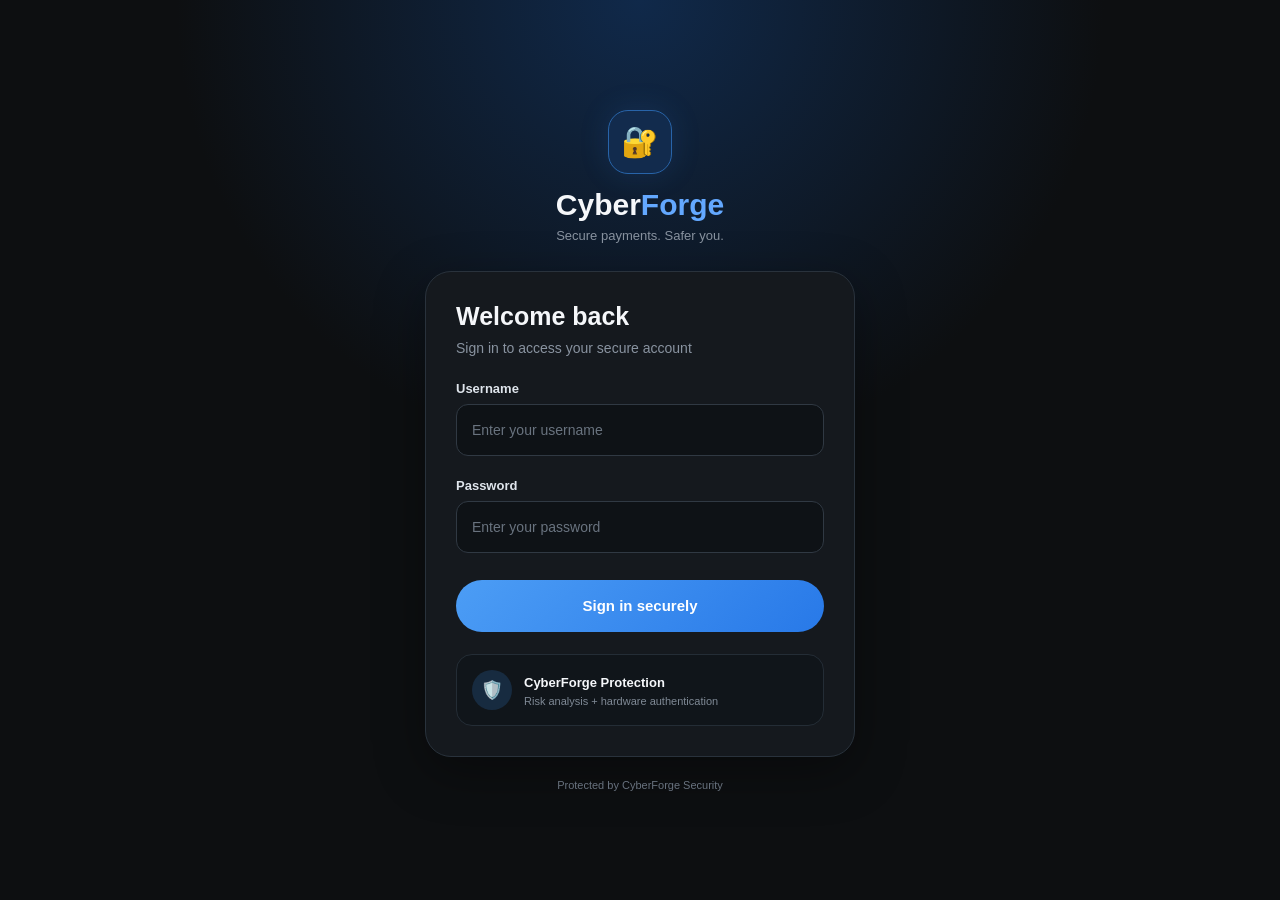
==== frontend/index.html @ aaf76164 "L" ====
<!DOCTYPE html>
<html lang="en">

<head>
    <meta charset="UTF-8">
    <meta name="viewport" content="width=device-width, initial-scale=1.0">

    <title>CyberForge - Secure Login</title>

    <link rel="stylesheet" href="style.css">
</head>

<body>

    <main class="cf-login-page">

        <!-- LOGO -->
        <div class="cf-login-logo">

            <div class="cf-login-icon">
                🔐
            </div>

            <h1>
                Cyber<span>Forge</span>
            </h1>

            <p>
                Secure payments. Safer you.
            </p>

        </div>


        <!-- LOGIN CARD -->
        <section class="cf-login-card">

            <div class="login-heading">

                <h2>
                    Welcome back
                </h2>

                <p>
                    Sign in to access your secure account
                </p>

            </div>


            <!-- LOGIN FORM -->
            <form id="loginForm">

                <label for="username">
                    Username
                </label>

                <input
                    type="text"
                    id="username"
                    placeholder="Enter your username"
                    autocomplete="username"
                    required
                >


                <label for="password">
                    Password
                </label>

                <input
                    type="password"
                    id="password"
                    placeholder="Enter your password"
                    autocomplete="current-password"
                    required
                >


                <button
                    type="submit"
                    class="cf-login-button"
                >
                    Sign in securely
                </button>

            </form>


            <!-- CYBERFORGE SECURITY CENTER -->
<div
    id="securityStatus"
    class="cf-login-security hidden"
>

    <div class="security-center">

        <!-- Animated shield -->
        <div class="security-ring">

            <div class="security-core">
                🛡️
            </div>

        </div>


        <div class="security-center-label">
            CYBERFORGE SECURITY
        </div>


        <h3 id="statusTitle">
            Analyzing login risk...
        </h3>


        <p id="statusMessage">
            Checking your request for suspicious activity
        </p>


        <!-- SECURITY CHECKS -->

        <div class="security-checks">

            <div class="security-check">

                <span
                    id="deviceCheck"
                    class="check-icon checking"
                >
                    ◉
                </span>

                <div>
                    <strong>Device verification</strong>
                    <small>Checking device security</small>
                </div>

            </div>


            <div class="security-check">

                <span
                    id="locationCheck"
                    class="check-icon checking"
                >
                    ◉
                </span>

                <div>
                    <strong>Risk analysis</strong>
                    <small>Analyzing login behavior</small>
                </div>

            </div>


            <div class="security-check">

                <span
                    id="hardwareCheck"
                    class="check-icon pending"
                >
                    ○
                </span>

                <div>
                    <strong>Hardware authentication</strong>
                    <small id="hardwareStatus">
                        Waiting for risk decision
                    </small>
                </div>

            </div>

        </div>


        <!-- RISK SCORE -->

        <div
            id="loginRiskScore"
            class="login-risk-score"
        >
            Risk Score: Analyzing...
        </div>

    </div>

</div>


            <!-- SECURITY INFORMATION -->
            <div class="cf-login-protection">

                <div>
                    🛡️
                </div>

                <div>

                    <strong>
                        CyberForge Protection
                    </strong>

                    <p>
                        Risk analysis + hardware authentication
                    </p>

                </div>

            </div>

        </section>


        <p class="cf-login-footer">
            Protected by CyberForge Security
        </p>

    </main>


    <script src="script.js"></script>

</body>

</html>
---- frontend/style.css ----
* {
    box-sizing: border-box;
    margin: 0;
    padding: 0;
}

body {
    font-family: Arial, sans-serif;
    background: #f8f9fa;
    color: #202124;
}

/* Login Page */

.login-page {
    min-height: 100vh;
    display: flex;
    justify-content: center;
    align-items: center;
    padding: 20px;
}

/* Login Card */

.login-card {
    width: 420px;
    background: white;
    padding: 40px;
    border: 1px solid #e0e0e0;
    border-radius: 24px;
    box-shadow: 0 4px 20px rgba(0, 0, 0, 0.08);
}

/* Logo */

.logo {
    display: flex;
    align-items: center;
    justify-content: center;
    gap: 10px;
}

.logo-icon {
    width: 42px;
    height: 42px;
    border-radius: 50%;
    background: #202124;
    color: white;
    display: flex;
    align-items: center;
    justify-content: center;
    font-size: 22px;
    font-weight: bold;
}

.logo h1 {
    font-size: 26px;
}

.subtitle {
    text-align: center;
    color: #5f6368;
    margin-top: 8px;
    margin-bottom: 35px;
}

/* Login Heading */

.login-card h2 {
    font-size: 26px;
    margin-bottom: 8px;
}

.login-text {
    color: #5f6368;
    margin-bottom: 25px;
}

/* Form */

label {
    display: block;
    font-size: 14px;
    font-weight: 600;
    margin-bottom: 8px;
    margin-top: 18px;
}

input {
    width: 100%;
    height: 50px;
    padding: 0 15px;
    border: 1px solid #dadce0;
    border-radius: 10px;
    font-size: 15px;
    outline: none;
}

input:focus {
    border-color: #4285f4;
}

/* Login Button */

.login-button {
    width: 100%;
    height: 50px;
    margin-top: 25px;
    border: none;
    border-radius: 25px;
    background: #202124;
    color: white;
    font-size: 16px;
    font-weight: 600;
    cursor: pointer;
}

.login-button:hover {
    background: #303134;
}

/* Security Status */

.security-status {
    margin-top: 25px;
    padding: 20px;
    border-radius: 16px;
    background: #f8f9fa;
    text-align: center;
}

.security-status h3 {
    margin: 10px 0 8px;
    font-size: 17px;
}

.security-status p {
    color: #5f6368;
    font-size: 14px;
    line-height: 1.5;
}

/* Loader */

.loader {
    width: 28px;
    height: 28px;
    margin: auto;
    border: 3px solid #dadce0;
    border-top: 3px solid #202124;
    border-radius: 50%;
    animation: spin 1s linear infinite;
}

@keyframes spin {
    to {
        transform: rotate(360deg);
    }
}

/* Hide element */

.hidden {
    display: none;
}

/* Security Note */

.security-note {
    text-align: center;
    margin-top: 25px;
    color: #5f6368;
    font-size: 13px;
}

/* Mobile */

@media (max-width: 500px) {

    .login-card {
        width: 100%;
        padding: 30px 25px;
    }

}
/* =========================
   DASHBOARD
   ========================= */

.dashboard-page {
    max-width: 700px;
    margin: auto;
    padding: 25px 20px 100px;
}

/* Header */

.top-bar {
    display: flex;
    justify-content: space-between;
    align-items: center;
}

.top-bar h1 {
    text-align: left;
    font-size: 25px;
}

.top-bar p {
    color: #5f6368;
    margin-top: 4px;
}

.profile {
    width: 45px;
    height: 45px;
    border-radius: 50%;
    background: #eeeeee;
    display: flex;
    align-items: center;
    justify-content: center;
    font-size: 20px;
}

/* Welcome */

.welcome {
    margin-top: 35px;
}

.welcome p {
    color: #5f6368;
}

.welcome h2 {
    text-align: left;
    margin-top: 5px;
    font-size: 28px;
}

/* Balance */

.balance-card {
    margin-top: 25px;
    padding: 28px;
    border-radius: 22px;
    background: #202124;
    color: white;
}

.balance-card p {
    color: #d8d8d8;
}

.balance-card h2 {
    text-align: left;
    font-size: 36px;
    margin: 12px 0;
}

.account-number {
    font-size: 13px;
}

/* Actions */

.actions {
    display: grid;
    grid-template-columns: repeat(4, 1fr);
    gap: 12px;
    margin-top: 25px;
}

.action-card {
    background: white;
    border: 1px solid #e0e0e0;
    border-radius: 18px;
    padding: 18px 8px;
    text-align: center;
    cursor: pointer;
}

.action-card:hover {
    background: #f8f9fa;
}

.action-icon {
    width: 45px;
    height: 45px;
    margin: auto;
    border-radius: 50%;
    background: #f1f3f4;
    display: flex;
    justify-content: center;
    align-items: center;
    font-size: 20px;
}

.action-card p {
    margin-top: 10px;
    font-size: 13px;
}

/* Security */

.security-card {
    display: flex;
    align-items: center;
    gap: 15px;
    margin-top: 25px;
    padding: 18px;
    background: white;
    border: 1px solid #e0e0e0;
    border-radius: 18px;
}

.security-icon {
    font-size: 24px;
}

.security-card h3 {
    font-size: 15px;
}

.security-card p {
    color: #5f6368;
    font-size: 13px;
    margin-top: 4px;
}

.security-active {
    margin-left: auto;
    font-size: 12px;
    font-weight: bold;
}

/* Transactions */

.transactions {
    margin-top: 30px;
}

.section-heading {
    display: flex;
    justify-content: space-between;
    align-items: center;
    margin-bottom: 15px;
}

.section-heading h2 {
    text-align: left;
    font-size: 20px;
}

.section-heading span {
    font-size: 13px;
    cursor: pointer;
}

.transaction {
    display: flex;
    align-items: center;
    padding: 17px 0;
    border-bottom: 1px solid #e0e0e0;
}

.transaction-icon {
    width: 42px;
    height: 42px;
    border-radius: 50%;
    background: #eeeeee;
    display: flex;
    justify-content: center;
    align-items: center;
    font-weight: bold;
}

.transaction-info {
    margin-left: 13px;
}

.transaction-info h3 {
    font-size: 15px;
}

.transaction-info p {
    font-size: 12px;
    color: #5f6368;
    margin-top: 4px;
}

.transaction strong {
    margin-left: auto;
    font-size: 14px;
}

/* Bottom Navigation */

.bottom-nav {
    position: fixed;
    bottom: 0;
    left: 50%;
    transform: translateX(-50%);
    width: min(700px, 100%);
    height: 70px;
    background: white;
    border-top: 1px solid #e0e0e0;
    display: flex;
    justify-content: space-around;
    align-items: center;
}

.nav-item {
    text-align: center;
    color: #5f6368;
    cursor: pointer;
    font-size: 12px;
}

.nav-item span {
    display: block;
    font-size: 20px;
    margin-bottom: 4px;
}

.nav-item.active {
    color: #202124;
    font-weight: bold;
}


/* Mobile */

@media (max-width: 550px) {

    .actions {
        grid-template-columns: repeat(2, 1fr);
    }

    .dashboard-page {
        padding-left: 15px;
        padding-right: 15px;
    }

}/* =========================
   TRANSFER PAGE
   ========================= */

.transfer-page {
    max-width: 600px;
    margin: auto;
    padding: 25px 20px 50px;
}

.transfer-header {
    display: grid;
    grid-template-columns: 45px 1fr 45px;
    align-items: center;
    margin-bottom: 30px;
}

.transfer-header h1 {
    font-size: 24px;
}

.back-button {
    width: 42px;
    height: 42px;
    border: none;
    border-radius: 50%;
    background: white;
    font-size: 24px;
    cursor: pointer;
}

.transfer-card {
    background: white;
    border: 1px solid #e0e0e0;
    border-radius: 24px;
    padding: 28px;
}

.transfer-label {
    font-size: 14px;
    font-weight: 600;
    margin-bottom: 8px;
    margin-top: 18px;
}

.transfer-card input {
    height: 52px;
}

.amount-input {
    display: flex;
    align-items: center;
    border: 1px solid #dadce0;
    border-radius: 10px;
    padding-left: 15px;
}

.amount-input span {
    font-size: 22px;
    font-weight: bold;
}

.amount-input input {
    border: none;
    font-size: 22px;
    outline: none;
}

.transfer-info {
    display: flex;
    justify-content: space-between;
    margin-top: 20px;
    color: #5f6368;
    font-size: 14px;
}

.transfer-info strong {
    color: #202124;
}

.send-button {
    width: 100%;
    height: 52px;
    margin-top: 28px;
    border: none;
    border-radius: 26px;
    background: #202124;
    color: white;
    font-size: 16px;
    font-weight: 600;
    cursor: pointer;
}

.send-button:hover {
    background: #303134;
}

.send-button:disabled {
    opacity: 0.6;
    cursor: not-allowed;
}


/* Transfer Security */

.transfer-security {
    margin-top: 20px;
    padding: 25px;
    text-align: center;
    background: white;
    border: 1px solid #e0e0e0;
    border-radius: 20px;
}

.transfer-security h2 {
    font-size: 18px;
    margin: 12px 0 8px;
}

.transfer-security p {
    color: #5f6368;
    font-size: 14px;
}

.security-loader {
    width: 32px;
    height: 32px;
    margin: auto;
    border: 3px solid #dadce0;
    border-top: 3px solid #202124;
    border-radius: 50%;
    animation: spin 1s linear infinite;
}

.risk-score {
    margin-top: 15px;
    font-weight: bold;
}


/* Transaction Result */

.transaction-result {
    margin-top: 20px;
    padding: 30px;
    text-align: center;
    background: white;
    border: 1px solid #e0e0e0;
    border-radius: 20px;
}

.result-icon {
    width: 55px;
    height: 55px;
    margin: auto;
    border-radius: 50%;
    background: #eeeeee;
    display: flex;
    justify-content: center;
    align-items: center;
    font-size: 25px;
    font-weight: bold;
}

.transaction-result h2 {
    font-size: 20px;
    margin-top: 15px;
}

.transaction-result p {
    color: #5f6368;
    margin-top: 8px;
}

.done-button {
    width: 100%;
    height: 48px;
    margin-top: 22px;
    border: none;
    border-radius: 24px;
    background: #202124;
    color: white;
    font-size: 15px;
    cursor: pointer;
}
/* ========================================
   CYBERFORGE DASHBOARD POLISH
======================================== */

.dashboard-page {
    max-width: 700px;
    margin: auto;
    padding: 25px 20px 100px;
}


/* TOP HEADER */

.top-bar {
    display: flex;
    justify-content: space-between;
    align-items: center;
}

.top-bar h1 {
    font-size: 26px;
    font-weight: 700;
}

.top-bar p {
    color: #6b7280;
    margin-top: 5px;
    font-size: 14px;
}


/* PROFILE */

.profile {
    width: 46px;
    height: 46px;
    border-radius: 50%;
    background: #f1f3f4;

    display: flex;
    align-items: center;
    justify-content: center;

    font-size: 20px;

    border: 1px solid #e0e0e0;
}


/* WELCOME */

.welcome {
    margin-top: 35px;
}

.welcome p {
    color: #6b7280;
    font-size: 14px;
}

.welcome h2 {
    text-align: left;
    margin-top: 6px;
    font-size: 30px;
}


/* BALANCE CARD */

.balance-card {
    margin-top: 25px;
    padding: 30px;

    border-radius: 24px;

    background: #202124;
    color: white;

    box-shadow: 0 8px 25px rgba(0, 0, 0, 0.12);
}

.balance-card p {
    color: #d5d5d5;
    font-size: 14px;
}

.balance-card h2 {
    text-align: left;

    font-size: 38px;

    margin: 12px 0;
}

.account-number {
    font-size: 13px !important;
}


/* ACTION BUTTONS */

.actions {
    display: grid;

    grid-template-columns:
        repeat(4, 1fr);

    gap: 12px;

    margin-top: 25px;
}

.action-card {
    background: white;

    border: 1px solid #e1e3e6;

    border-radius: 20px;

    padding: 18px 8px;

    text-align: center;

    cursor: pointer;

    transition: 0.2s;
}

.action-card:hover {
    transform: translateY(-3px);

    box-shadow:
        0 6px 18px
        rgba(0, 0, 0, 0.08);
}

.action-icon {
    width: 48px;
    height: 48px;

    margin: auto;

    border-radius: 50%;

    background: #f1f3f4;

    display: flex;

    justify-content: center;
    align-items: center;

    font-size: 21px;

    font-weight: 600;
}

.action-card p {
    margin-top: 10px;

    font-size: 13px;

    font-weight: 600;
}


/* SECURITY CARD */

.security-card {
    display: flex;

    align-items: center;

    gap: 15px;

    margin-top: 25px;

    padding: 18px;

    background: white;

    border: 1px solid #e1e3e6;

    border-radius: 20px;
}

.security-icon {
    width: 45px;
    height: 45px;

    border-radius: 50%;

    background: #f1f3f4;

    display: flex;

    align-items: center;
    justify-content: center;

    font-size: 21px;
}

.security-card h3 {
    font-size: 15px;
}

.security-card p {
    color: #6b7280;

    font-size: 13px;

    margin-top: 4px;
}

.security-active {
    margin-left: auto;

    font-size: 12px;

    font-weight: bold;

    padding: 6px 10px;

    border-radius: 20px;

    background: #eeeeee;
}


/* TRANSACTIONS */

.transactions {
    margin-top: 32px;
}

.section-heading {
    display: flex;

    justify-content: space-between;

    align-items: center;

    margin-bottom: 10px;
}

.section-heading h2 {
    text-align: left;

    font-size: 20px;
}

.section-heading span {
    font-size: 13px;

    color: #5f6368;

    cursor: pointer;
}


/* TRANSACTION */

.transaction {
    display: flex;

    align-items: center;

    padding: 17px 5px;

    border-bottom:
        1px solid #eeeeee;
}

.transaction-icon {
    width: 44px;
    height: 44px;

    border-radius: 50%;

    background: #f1f3f4;

    display: flex;

    justify-content: center;
    align-items: center;

    font-weight: bold;
}

.transaction-info {
    margin-left: 13px;
}

.transaction-info h3 {
    font-size: 15px;
}

.transaction-info p {
    font-size: 12px;

    color: #6b7280;

    margin-top: 4px;
}

.transaction strong {
    margin-left: auto;

    font-size: 14px;
}


/* BOTTOM NAVIGATION */

.bottom-nav {
    position: fixed;

    bottom: 0;
    left: 50%;

    transform:
        translateX(-50%);

    width: min(700px, 100%);

    height: 72px;

    background: white;

    border-top:
        1px solid #e5e5e5;

    display: flex;

    justify-content:
        space-around;

    align-items: center;

    z-index: 10;
}

.nav-item {
    text-align: center;

    color: #6b7280;

    cursor: pointer;

    font-size: 12px;
}

.nav-item span {
    display: block;

    font-size: 21px;

    margin-bottom: 4px;
}

.nav-item.active {
    color: #202124;

    font-weight: bold;
}


/* MOBILE */

@media (max-width: 550px) {

    .dashboard-page {
        padding-left: 15px;
        padding-right: 15px;
    }

    .actions {
        grid-template-columns:
            repeat(2, 1fr);
    }

    .balance-card h2 {
        font-size: 34px;
    }

}
/* ========================================
   CYBERFORGE DARK MOBILE UI
======================================== */

body {
    background: #0d0f11;
    color: #f5f7fa;
    font-family: Arial, sans-serif;
}


/* MAIN HOME */

.cf-home {
    max-width: 720px;
    margin: auto;
    padding: 22px 20px 110px;
}


/* HEADER */

.cf-header {
    display: flex;
    justify-content: space-between;
    align-items: center;
}

.cf-brand {
    display: flex;
    align-items: center;
    gap: 12px;
}

.cf-logo {
    width: 48px;
    height: 48px;
    border-radius: 14px;

    display: flex;
    align-items: center;
    justify-content: center;

    background: #17263d;
    border: 1px solid #28528a;

    font-size: 23px;
}

.cf-brand h1 {
    font-size: 25px;
    letter-spacing: -0.5px;
}

.cf-brand h1 span {
    color: #63a8ff;
}

.cf-brand p {
    margin-top: 4px;
    color: #9299a5;
    font-size: 13px;
}

.cf-profile {
    width: 44px;
    height: 44px;
    border-radius: 50%;

    display: flex;
    align-items: center;
    justify-content: center;

    background: #2879e8;
    color: white;

    font-size: 18px;
    font-weight: bold;
}


/* SEARCH */

.cf-search {
    display: flex;
    align-items: center;

    margin-top: 22px;

    height: 56px;

    padding-left: 18px;

    background: #191d22;

    border-radius: 30px;

    border: 1px solid #242a31;
}

.search-icon {
    font-size: 28px;
    color: #aab2bd;
}

.cf-search input {
    flex: 1;

    height: 100%;

    border: none;
    outline: none;

    background: transparent;

    color: white;

    font-size: 15px;

    padding: 0 12px;
}

.cf-search input::placeholder {
    color: #858c97;
}

.qr-button {
    width: 48px;
    height: 48px;

    margin-right: 4px;

    border: none;
    border-radius: 50%;

    background: #111820;

    color: #9fc8ff;

    font-size: 24px;

    cursor: pointer;
}


/* SECURITY BANNER */

.security-banner {
    display: flex;

    min-height: 230px;

    margin-top: 24px;

    padding: 26px;

    border-radius: 25px;

    background:
        linear-gradient(
            135deg,
            #071b3c,
            #0b2854,
            #08172e
        );

    border: 1px solid #173c6d;

    overflow: hidden;
}

.security-content {
    flex: 1;
}

.security-content small {
    color: #65adff;

    font-weight: bold;

    letter-spacing: 2px;
}

.security-content h2 {
    margin-top: 10px;

    font-size: 28px;
}

.security-content p {
    margin-top: 10px;

    max-width: 390px;

    color: #bdc9d8;

    line-height: 1.5;
}

.security-content button {
    margin-top: 18px;

    padding: 12px 18px;

    border: none;
    border-radius: 22px;

    background: #72b5ff;

    color: #071525;

    font-weight: bold;

    cursor: pointer;
}

.security-art {
    width: 150px;

    display: flex;

    align-items: center;
    justify-content: center;

    font-size: 82px;
}


/* QUICK ACTIONS */

.quick-actions {
    display: grid;

    grid-template-columns:
        repeat(4, 1fr);

    gap: 12px;

    margin-top: 24px;
}

.quick-action {
    text-align: center;

    cursor: pointer;
}

.quick-icon {
    width: 65px;
    height: 65px;

    margin: auto;

    display: flex;

    align-items: center;
    justify-content: center;

    border-radius: 18px;

    background: #0c4fa8;

    border: 1px solid #1d6fd5;

    color: #a9d2ff;

    font-size: 25px;
}

.quick-action p {
    margin-top: 9px;

    color: #e3e7ec;

    font-size: 13px;

    line-height: 1.3;
}


/* FEATURE CHIPS */

.feature-chips {
    display: flex;

    gap: 10px;

    margin-top: 24px;

    overflow-x: auto;

    padding-bottom: 3px;
}

.feature-chip {
    flex-shrink: 0;

    display: flex;

    align-items: center;

    gap: 8px;

    padding: 10px 15px;

    border-radius: 24px;

    border: 1px solid #303640;

    background: #111419;

    color: #e3e7ec;

    font-size: 13px;
}

.feature-chip span {
    width: 28px;
    height: 28px;

    display: flex;

    align-items: center;
    justify-content: center;

    border-radius: 50%;

    background: #1d2c43;

    color: #6eb2ff;
}


/* BALANCE */

.cf-balance {
    display: flex;

    justify-content: space-between;

    align-items: center;

    margin-top: 25px;

    padding: 24px;

    border-radius: 23px;

    background: #151a20;

    border: 1px solid #29313b;
}

.cf-balance p {
    color: #929aa6;

    font-size: 13px;
}

.cf-balance h2 {
    margin: 7px 0;

    font-size: 31px;
}

.cf-balance > div:first-child span {
    color: #737c88;

    font-size: 12px;
}

.balance-security {
    display: flex;

    align-items: center;

    gap: 10px;
}

.balance-security > div {
    width: 42px;
    height: 42px;

    border-radius: 50%;

    display: flex;

    align-items: center;
    justify-content: center;

    background: #173626;

    font-size: 19px;
}

.balance-security p {
    color: #b9c2ce;
    line-height: 1.4;
}

.balance-security strong {
    color: #70b3ff;
}


/* SECTIONS */

.cf-section {
    margin-top: 32px;
}

.section-title {
    display: flex;

    justify-content: space-between;

    align-items: center;

    margin-bottom: 18px;
}

.section-title h2 {
    font-size: 22px;
}

.section-title span {
    color: #6eafff;

    font-size: 13px;

    cursor: pointer;
}


/* PEOPLE */

.people-row,
.business-row {
    display: flex;

    gap: 20px;

    overflow-x: auto;

    padding-bottom: 5px;
}

.person,
.business {
    min-width: 62px;

    text-align: center;
}

.person-avatar {
    width: 58px;
    height: 58px;

    margin: auto;

    border-radius: 50%;

    display: flex;

    align-items: center;
    justify-content: center;

    font-size: 22px;

    font-weight: bold;
}

.person p,
.business p {
    margin-top: 8px;

    color: #d9dde3;

    font-size: 12px;

    white-space: nowrap;

    overflow: hidden;

    text-overflow: ellipsis;
}

.purple {
    background: #7040c4;
}

.blue {
    background: #2263c4;
}

.pink {
    background: #b83283;
}

.green {
    background: #287b4b;
}

.orange {
    background: #a75a27;
}

.more {
    background: #151a20;

    border: 1px solid #39414c;

    color: #9aa5b3;
}


/* BUSINESSES */

.business-logo,
.bill-logo {
    width: 58px;
    height: 58px;

    margin: auto;

    border-radius: 50%;

    display: flex;

    align-items: center;
    justify-content: center;

    font-size: 20px;

    font-weight: bold;
}

.amazon {
    background: #eeeeee;
    color: #111111;
}

.flipkart {
    background: #f5ca25;
    color: #173d91;
}

.zomato {
    background: #e82b4d;
    color: white;
}

.swiggy {
    background: #ff7117;
    color: white;
}

.irctc {
    background: #eeeeee;
    color: #1d42a0;
}


/* BILLS */

.airtel {
    background: #e92335;
    color: white;
}

.jio {
    background: #1765c1;
    color: white;
}

.vi {
    background: #e72c4b;
    color: white;
}

.bsnl {
    background: #eeeeee;
    color: #1b43a1;
}

.electricity {
    background: #f4b51e;
}


/* OFFERS */

.offer-card {
    display: flex;

    align-items: center;

    gap: 15px;

    margin-top: 32px;

    padding: 20px;

    border-radius: 20px;

    background: #171b21;

    border: 1px solid #29313a;
}

.offer-icon {
    width: 45px;
    height: 45px;

    border-radius: 50%;

    display: flex;

    align-items: center;
    justify-content: center;

    background: #29234a;

    color: #a9a1ff;

    font-size: 22px;
}

.offer-card h3 {
    font-size: 16px;
}

.offer-card p {
    margin-top: 5px;

    color: #8f98a4;

    font-size: 13px;
}

.offer-card > span {
    margin-left: auto;

    color: #70b3ff;

    font-size: 22px;
}


/* TRANSACTIONS */

.transactions-section {
    margin-bottom: 30px;
}

.transactions-section .transaction {
    border-bottom: 1px solid #252b32;

    padding: 15px 3px;
}

.transactions-section .transaction-icon {
    background: #202630;

    color: #79b6ff;
}

.transactions-section .transaction-info h3 {
    color: #f0f2f5;
}

.transactions-section .transaction-info p {
    color: #858e9a;
}

.transactions-section .transaction strong {
    color: #ff7474;
}


/* BOTTOM NAV */

.cf-bottom-nav {
    position: fixed;

    bottom: 0;
    left: 50%;

    transform: translateX(-50%);

    width: min(720px, 100%);

    height: 72px;

    display: flex;

    align-items: center;

    justify-content: space-around;

    background: #181b20;

    border-top: 1px solid #2a3038;

    z-index: 100;
}

.cf-nav {
    min-width: 70px;

    text-align: center;

    color: #89929e;

    cursor: pointer;
}

.cf-nav span {
    display: block;

    font-size: 22px;

    margin-bottom: 4px;
}

.cf-nav p {
    font-size: 12px;
}

.cf-nav.active {
    color: #6eb4ff;
}


/* MOBILE */

@media (max-width: 600px) {

    .cf-home {
        padding-left: 15px;
        padding-right: 15px;
    }

    .security-banner {
        min-height: 250px;
    }

    .security-art {
        width: 90px;
        font-size: 55px;
    }

    .security-content h2 {
        font-size: 23px;
    }

    .security-content p {
        font-size: 13px;
    }

    .quick-actions {
        gap: 8px;
    }

    .quick-icon {
        width: 58px;
        height: 58px;
    }

    .cf-balance {
        align-items: flex-start;
    }

    .balance-security {
        display: none;
    }

}
/* ========================================
   CYBERFORGE LOGIN UI
======================================== */

.cf-login-page {
    min-height: 100vh;

    display: flex;
    flex-direction: column;

    align-items: center;
    justify-content: center;

    padding: 30px 20px;

    background:
        radial-gradient(
            circle at top,
            #10294a 0%,
            #0d0f11 42%
        );
}


/* LOGIN LOGO */

.cf-login-logo {
    text-align: center;

    margin-bottom: 28px;
}

.cf-login-icon {
    width: 64px;
    height: 64px;

    margin: auto;

    display: flex;
    align-items: center;
    justify-content: center;

    border-radius: 20px;

    background: #122b4d;

    border: 1px solid #2864a9;

    font-size: 30px;

    box-shadow:
        0 0 30px rgba(55, 130, 230, 0.15);
}

.cf-login-logo h1 {
    margin-top: 14px;

    font-size: 30px;
}

.cf-login-logo h1 span {
    color: #63a8ff;
}

.cf-login-logo p {
    margin-top: 6px;

    color: #8993a0;

    font-size: 13px;
}


/* LOGIN CARD */

.cf-login-card {
    width: min(430px, 100%);

    padding: 30px;

    background: #15191e;

    border: 1px solid #29323c;

    border-radius: 26px;

    box-shadow:
        0 15px 50px rgba(0, 0, 0, 0.35);
}


/* HEADING */

.login-heading h2 {
    font-size: 25px;
}

.login-heading p {
    margin-top: 7px;

    color: #8993a0;

    font-size: 14px;

    line-height: 1.5;
}


/* INPUTS */

.cf-login-card label {
    display: block;

    margin-top: 22px;
    margin-bottom: 8px;

    color: #dfe5ec;

    font-size: 13px;

    font-weight: 600;
}

.cf-login-card input {
    width: 100%;
    height: 52px;

    padding: 0 15px;

    border-radius: 12px;

    border: 1px solid #303943;

    outline: none;

    background: #0e1216;

    color: white;

    font-size: 14px;
}

.cf-login-card input::placeholder {
    color: #69737f;
}

.cf-login-card input:focus {
    border-color: #4b96ed;

    box-shadow:
        0 0 0 3px rgba(75, 150, 237, 0.12);
}


/* LOGIN BUTTON */

.cf-login-button {
    width: 100%;

    height: 52px;

    margin-top: 27px;

    border: none;

    border-radius: 27px;

    background:
        linear-gradient(
            135deg,
            #4c9df5,
            #2879e8
        );

    color: white;

    font-size: 15px;

    font-weight: bold;

    cursor: pointer;

    transition: 0.2s;
}

.cf-login-button:hover {
    transform: translateY(-1px);

    box-shadow:
        0 8px 20px rgba(40, 121, 232, 0.25);
}

.cf-login-button:disabled {
    opacity: 0.6;

    cursor: not-allowed;

    transform: none;
}


/* SECURITY STATUS */

.cf-login-security {
    margin-top: 22px;

    padding: 22px;

    text-align: center;

    border-radius: 18px;

    background: #10151b;

    border: 1px solid #27313c;
}

.cf-security-loader {
    width: 30px;
    height: 30px;

    margin: auto;

    border-radius: 50%;

    border: 3px solid #2d3742;

    border-top-color: #65adff;

    animation:
        spin 1s linear infinite;
}

.cf-login-security h3 {
    margin-top: 14px;

    font-size: 16px;
}

.cf-login-security p {
    margin-top: 7px;

    color: #8d97a3;

    font-size: 13px;

    line-height: 1.5;
}


/* PROTECTION */

.cf-login-protection {
    display: flex;

    align-items: center;

    gap: 12px;

    margin-top: 22px;

    padding: 15px;

    border-radius: 16px;

    background: #10151a;

    border: 1px solid #242d36;
}

.cf-login-protection > div:first-child {
    width: 40px;
    height: 40px;

    display: flex;

    align-items: center;
    justify-content: center;

    border-radius: 50%;

    background: #172b40;

    font-size: 18px;
}

.cf-login-protection strong {
    font-size: 13px;
}

.cf-login-protection p {
    margin-top: 4px;

    color: #7f8995;

    font-size: 11px;
}


/* FOOTER */

.cf-login-footer {
    margin-top: 22px;

    color: #68727e;

    font-size: 11px;

    text-align: center;
}


/* MOBILE */

@media (max-width: 500px) {

    .cf-login-page {
        padding: 25px 15px;
    }

    .cf-login-card {
        padding: 24px 20px;
    }

    .cf-login-logo h1 {
        font-size: 27px;
    }

}
/* ========================================
   CYBERFORGE TRANSFER UI
======================================== */

.cf-transfer-page {
    max-width: 620px;
    margin: auto;

    padding: 25px 20px 60px;

    min-height: 100vh;
}


/* HEADER */

.cf-transfer-header {
    display: flex;
    align-items: center;

    gap: 15px;

    margin-bottom: 25px;
}

.cf-transfer-header h1 {
    font-size: 25px;
}

.cf-transfer-header p {
    margin-top: 5px;

    color: #858e9a;

    font-size: 13px;
}

.cf-back-button {
    width: 45px;
    height: 45px;

    border-radius: 50%;

    border: 1px solid #303943;

    background: #171c22;

    color: white;

    font-size: 23px;

    cursor: pointer;
}


/* BALANCE */

.transfer-balance {
    display: flex;

    justify-content: space-between;

    align-items: center;

    padding: 22px;

    border-radius: 22px;

    background: #151a20;

    border: 1px solid #29323c;

    margin-bottom: 20px;
}

.transfer-balance p {
    color: #858e9a;

    font-size: 13px;
}

.transfer-balance h2 {
    margin-top: 6px;

    font-size: 27px;
}

.transfer-shield {
    width: 48px;
    height: 48px;

    display: flex;

    align-items: center;
    justify-content: center;

    border-radius: 50%;

    background: #172d44;

    font-size: 21px;
}


/* FORM CARD */

.cf-transfer-card {
    padding: 27px;

    border-radius: 25px;

    background: #15191e;

    border: 1px solid #29323c;

    box-shadow:
        0 12px 35px rgba(0, 0, 0, 0.25);
}

.transfer-heading h2 {
    font-size: 20px;
}

.transfer-heading p {
    margin-top: 6px;

    color: #858e9a;

    font-size: 13px;
}


/* LABEL */

.cf-transfer-card label {
    display: block;

    margin-top: 24px;
    margin-bottom: 8px;

    color: #dfe5ec;

    font-size: 13px;

    font-weight: bold;
}


/* RECIPIENT INPUT */

.transfer-input {
    height: 54px;

    display: flex;

    align-items: center;

    gap: 10px;

    padding: 0 15px;

    border-radius: 12px;

    background: #0e1216;

    border: 1px solid #303943;
}

.transfer-input span {
    font-size: 18px;
}

.transfer-input input {
    width: 100%;
    height: 100%;

    border: none;
    outline: none;

    background: transparent;

    color: white;

    font-size: 14px;
}


/* AMOUNT */

.transfer-amount {
    height: 70px;

    display: flex;

    align-items: center;

    padding: 0 18px;

    border-radius: 14px;

    background: #0e1216;

    border: 1px solid #303943;
}

.transfer-amount span {
    color: #69aeff;

    font-size: 27px;

    font-weight: bold;
}

.transfer-amount input {
    width: 100%;
    height: 100%;

    padding-left: 10px;

    border: none;
    outline: none;

    background: transparent;

    color: white;

    font-size: 28px;
}


/* SECURITY INFO */

.transfer-security-info {
    display: flex;

    gap: 12px;

    margin-top: 24px;

    padding: 15px;

    border-radius: 16px;

    background: #10151a;

    border: 1px solid #242d36;
}

.transfer-security-info > span {
    font-size: 19px;
}

.transfer-security-info strong {
    font-size: 13px;
}

.transfer-security-info p {
    margin-top: 4px;

    color: #7f8995;

    font-size: 11px;

    line-height: 1.4;
}


/* SEND BUTTON */

.cf-send-button {
    width: 100%;

    height: 54px;

    margin-top: 25px;

    border: none;

    border-radius: 27px;

    background:
        linear-gradient(
            135deg,
            #4c9df5,
            #2879e8
        );

    color: white;

    font-size: 15px;

    font-weight: bold;

    cursor: pointer;
}

.cf-send-button:hover {
    box-shadow:
        0 8px 25px
        rgba(40, 121, 232, 0.25);
}

.cf-send-button:disabled {
    opacity: 0.6;

    cursor: not-allowed;
}


/* SECURITY STATUS */

.cf-transfer-security {
    margin-top: 20px;

    padding: 28px;

    text-align: center;

    border-radius: 22px;

    background: #151a20;

    border: 1px solid #29323c;
}

.cf-security-loader {
    width: 34px;
    height: 34px;

    margin: auto;

    border-radius: 50%;

    border: 3px solid #303943;

    border-top-color: #64adff;

    animation:
        spin 1s linear infinite;
}

.cf-transfer-security h2 {
    margin-top: 15px;

    font-size: 18px;
}

.cf-transfer-security p {
    margin-top: 7px;

    color: #858e9a;

    font-size: 13px;
}

.cf-risk-score {
    margin-top: 15px;

    color: #69aeff;

    font-size: 14px;

    font-weight: bold;
}


/* RESULT */

.cf-transaction-result {
    margin-top: 20px;

    padding: 30px;

    text-align: center;

    border-radius: 22px;

    background: #151a20;

    border: 1px solid #29323c;
}

.cf-result-icon {
    width: 60px;
    height: 60px;

    margin: auto;

    display: flex;

    align-items: center;
    justify-content: center;

    border-radius: 50%;

    background: #173626;

    color: #6fe19a;

    font-size: 28px;

    font-weight: bold;
}

.cf-transaction-result h2 {
    margin-top: 16px;

    font-size: 21px;
}

.cf-transaction-result p {
    margin-top: 8px;

    color: #858e9a;

    font-size: 13px;

    line-height: 1.5;
}

.cf-done-button {
    width: 100%;

    height: 50px;

    margin-top: 23px;

    border: none;

    border-radius: 25px;

    background: #2879e8;

    color: white;

    font-weight: bold;

    cursor: pointer;
}


/* MOBILE */

@media (max-width: 500px) {

    .cf-transfer-page {
        padding-left: 15px;
        padding-right: 15px;
    }

    .cf-transfer-card {
        padding: 22px 18px;
    }

}
/* ========================================
   CYBERFORGE SECURITY CENTER
======================================== */

.security-center {
    text-align: center;
}


/* ANIMATED SECURITY RING */

.security-ring {
    width: 86px;
    height: 86px;

    margin: 5px auto 18px;

    border-radius: 50%;

    display: flex;
    align-items: center;
    justify-content: center;

    border: 2px solid #24578f;

    animation: securityPulse 2s infinite;
}

.security-core {
    width: 62px;
    height: 62px;

    border-radius: 50%;

    display: flex;
    align-items: center;
    justify-content: center;

    background: #142b45;

    font-size: 28px;
}

@keyframes securityPulse {

    0% {
        box-shadow:
            0 0 0 0 rgba(72, 158, 255, 0.35);
    }

    70% {
        box-shadow:
            0 0 0 15px rgba(72, 158, 255, 0);
    }

    100% {
        box-shadow:
            0 0 0 0 rgba(72, 158, 255, 0);
    }

}


/* SECURITY LABEL */

.security-center-label {
    color: #63a8ff;

    font-size: 10px;

    font-weight: bold;

    letter-spacing: 2px;

    margin-bottom: 8px;
}


/* TITLE */

.security-center h3 {
    font-size: 18px;

    color: #f2f5f8;
}


/* MESSAGE */

.security-center > p {
    margin-top: 7px;

    color: #8994a1;

    font-size: 12px;

    line-height: 1.5;
}


/* SECURITY CHECKS */

.security-checks {
    margin-top: 20px;

    text-align: left;

    background: #0e1318;

    border: 1px solid #252e38;

    border-radius: 17px;

    overflow: hidden;
}

.security-check {
    display: flex;

    align-items: center;

    gap: 12px;

    padding: 13px;

    border-bottom: 1px solid #222a32;
}

.security-check:last-child {
    border-bottom: none;
}


/* CHECK ICON */

.check-icon {
    width: 30px;
    height: 30px;

    flex-shrink: 0;

    border-radius: 50%;

    display: flex;

    align-items: center;
    justify-content: center;

    font-size: 13px;

    font-weight: bold;
}

.check-icon.checking {
    background: #172c42;

    color: #63a8ff;

    animation: checkPulse 1.2s infinite;
}

.check-icon.pending {
    background: #20252b;

    color: #737d89;
}

.check-icon.verified {
    background: #163b2a;

    color: #68df99;
}

.check-icon.warning {
    background: #40311b;

    color: #ffc45c;
}

@keyframes checkPulse {

    0% {
        opacity: 1;
    }

    50% {
        opacity: 0.35;
    }

    100% {
        opacity: 1;
    }

}


/* CHECK TEXT */

.security-check strong {
    display: block;

    color: #e5e9ee;

    font-size: 12px;
}

.security-check small {
    display: block;

    margin-top: 3px;

    color: #737e8a;

    font-size: 10px;
}


/* RISK SCORE */

.login-risk-score {
    margin-top: 18px;

    padding: 11px;

    border-radius: 12px;

    background: #101b28;

    border: 1px solid #203d5c;

    color: #6eb2ff;

    font-size: 12px;

    font-weight: bold;
}


/* HIGH RISK STATE */

.login-risk-score.high-risk {
    background: #302315;

    border-color: #60471f;

    color: #ffc45c;
}


/* SAFE STATE */

.login-risk-score.safe {
    background: #153325;

    border-color: #245d3d;

    color: #6fe19a;
}
/* ========================================
   CYBERFORGE TRANSFER SECURITY CENTER
======================================== */

.transfer-security-center {
    text-align: center;
}


/* SECURITY RING */

.transfer-security-ring {
    width: 86px;
    height: 86px;

    margin: 5px auto 18px;

    border-radius: 50%;

    display: flex;
    align-items: center;
    justify-content: center;

    border: 2px solid #24578f;

    animation: securityPulse 2s infinite;
}

.transfer-security-core {
    width: 62px;
    height: 62px;

    border-radius: 50%;

    display: flex;
    align-items: center;
    justify-content: center;

    background: #142b45;

    font-size: 28px;
}


/* LABEL */

.transfer-security-label {
    color: #63a8ff;

    font-size: 10px;

    font-weight: bold;

    letter-spacing: 2px;

    margin-bottom: 8px;
}


/* TITLE */

.transfer-security-center h2 {
    font-size: 18px;

    color: #f2f5f8;
}


/* MESSAGE */

.transfer-security-center > p {
    margin-top: 7px;

    color: #8994a1;

    font-size: 12px;

    line-height: 1.5;
}


/* SECURITY CHECKS */

.transfer-security-checks {
    margin-top: 20px;

    text-align: left;

    background: #0e1318;

    border: 1px solid #252e38;

    border-radius: 17px;

    overflow: hidden;
}

.transfer-check {
    display: flex;

    align-items: center;

    gap: 12px;

    padding: 13px;

    border-bottom: 1px solid #222a32;
}

.transfer-check:last-child {
    border-bottom: none;
}


/* CHECK ICON */

.transfer-check-icon {
    width: 30px;
    height: 30px;

    flex-shrink: 0;

    border-radius: 50%;

    display: flex;

    align-items: center;
    justify-content: center;

    font-size: 13px;

    font-weight: bold;
}

.transfer-check-icon.checking {
    background: #172c42;

    color: #63a8ff;

    animation: checkPulse 1.2s infinite;
}

.transfer-check-icon.pending {
    background: #20252b;

    color: #737d89;
}

.transfer-check-icon.verified {
    background: #163b2a;

    color: #68df99;
}

.transfer-check-icon.warning {
    background: #40311b;

    color: #ffc45c;
}


/* CHECK TEXT */

.transfer-check strong {
    display: block;

    color: #e5e9ee;

    font-size: 12px;
}

.transfer-check small {
    display: block;

    margin-top: 3px;

    color: #737e8a;

    font-size: 10px;
}


/* RISK SCORE */

.cf-risk-score {
    margin-top: 18px;

    padding: 11px;

    border-radius: 12px;

    background: #101b28;

    border: 1px solid #203d5c;

    color: #6eb2ff;

    font-size: 12px;

    font-weight: bold;
}

.cf-risk-score.high-risk {
    background: #302315;

    border-color: #60471f;

    color: #ffc45c;
}

.cf-risk-score.safe {
    background: #153325;

    border-color: #245d3d;

    color: #6fe19a;
}
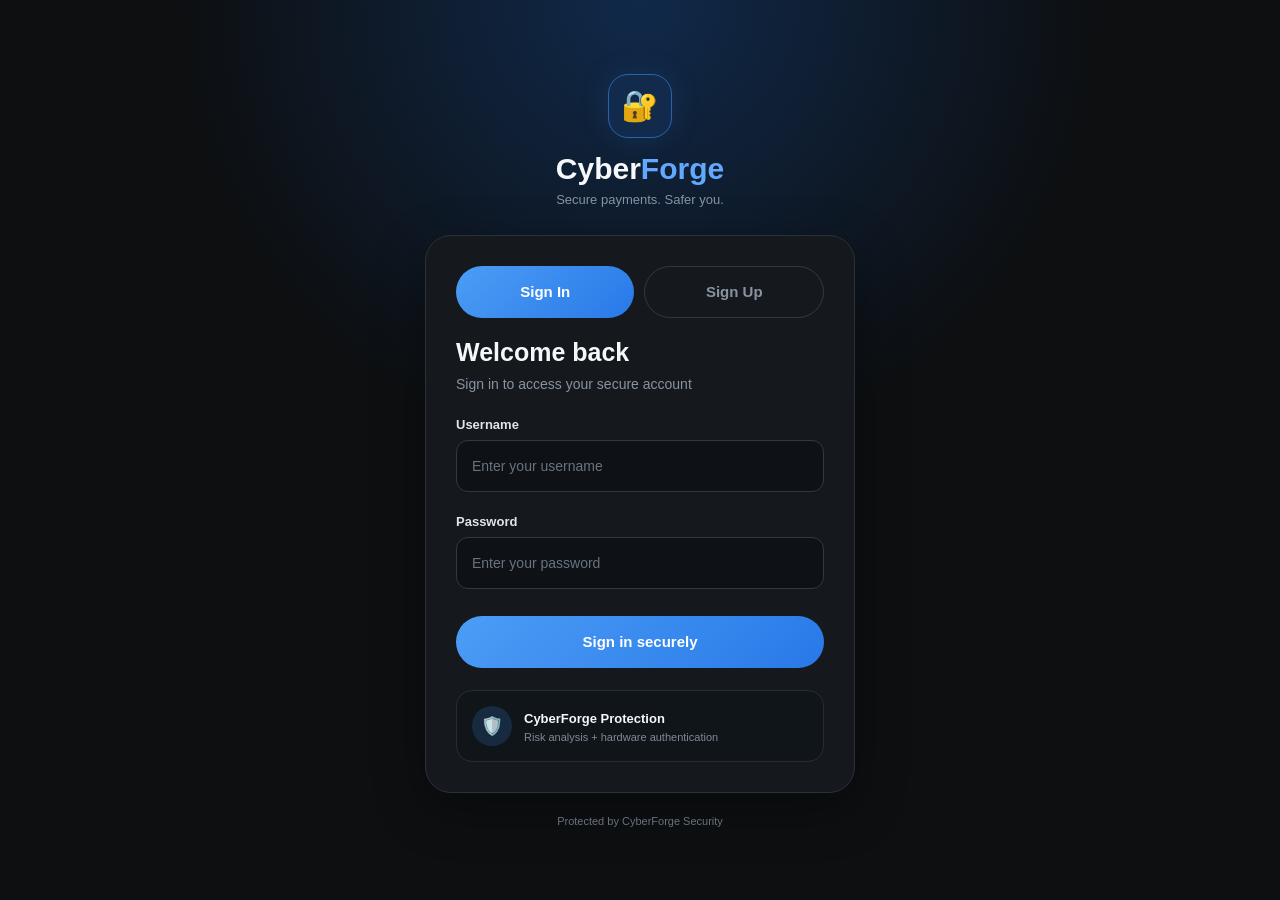
==== commit 8a9b1f6d: "OTP service" ====
--- a/frontend/index.html
+++ b/frontend/index.html
@@ -1,231 +1,71 @@
 <!DOCTYPE html>
 <html lang="en">
-
 <head>
     <meta charset="UTF-8">
     <meta name="viewport" content="width=device-width, initial-scale=1.0">
-
     <title>CyberForge - Secure Login</title>
-
     <link rel="stylesheet" href="style.css">
 </head>
-
 <body>
-
     <main class="cf-login-page">
-
         <!-- LOGO -->
         <div class="cf-login-logo">
+            <div class="cf-login-icon">🔐</div>
+            <h1>Cyber<span>Forge</span></h1>
+            <p>Secure payments. Safer you.</p>
+        </div>
 
-            <div class="cf-login-icon">
-                🔐
+        <!-- AUTH CARD -->
+        <section class="cf-login-card">
+            
+            <!-- TOGGLE BUTTONS -->
+            <div style="display: flex; gap: 10px; margin-bottom: 20px;">
+                <button id="tabLogin" class="cf-login-button" style="margin-top: 0;">Sign In</button>
+                <button id="tabRegister" class="cf-login-button" style="margin-top: 0; background: #15191e; border: 1px solid #303943; color: #8993a0;">Sign Up</button>
             </div>
 
-            <h1>
-                Cyber<span>Forge</span>
-            </h1>
-
-            <p>
-                Secure payments. Safer you.
-            </p>
-
-        </div>
-
-
-        <!-- LOGIN CARD -->
-        <section class="cf-login-card">
-
             <div class="login-heading">
-
-                <h2>
-                    Welcome back
-                </h2>
-
-                <p>
-                    Sign in to access your secure account
-                </p>
-
+                <h2 id="authTitle">Welcome back</h2>
+                <p id="authSubtitle">Sign in to access your secure account</p>
             </div>
-
 
             <!-- LOGIN FORM -->
             <form id="loginForm">
+                <label for="username">Username</label>
+                <input type="text" id="username" placeholder="Enter your username" required>
 
-                <label for="username">
-                    Username
-                </label>
+                <label for="password">Password</label>
+                <input type="password" id="password" placeholder="Enter your password" required>
 
-                <input
-                    type="text"
-                    id="username"
-                    placeholder="Enter your username"
-                    autocomplete="username"
-                    required
-                >
-
-
-                <label for="password">
-                    Password
-                </label>
-
-                <input
-                    type="password"
-                    id="password"
-                    placeholder="Enter your password"
-                    autocomplete="current-password"
-                    required
-                >
-
-
-                <button
-                    type="submit"
-                    class="cf-login-button"
-                >
-                    Sign in securely
-                </button>
-
+                <button type="submit" id="loginBtn" class="cf-login-button">Sign in securely</button>
             </form>
 
+            <!-- REGISTER FORM -->
+            <form id="registerForm" class="hidden">
+                <label for="regUsername">Choose Username</label>
+                <input type="text" id="regUsername" placeholder="Create a username" required>
 
-            <!-- CYBERFORGE SECURITY CENTER -->
-<div
-    id="securityStatus"
-    class="cf-login-security hidden"
->
+                <label for="regPassword">Create Password</label>
+                <input type="password" id="regPassword" placeholder="Create a strong password" required>
 
-    <div class="security-center">
+                <button type="submit" id="regBtn" class="cf-login-button">Create Account</button>
+            </form>
 
-        <!-- Animated shield -->
-        <div class="security-ring">
-
-            <div class="security-core">
-                🛡️
-            </div>
-
-        </div>
-
-
-        <div class="security-center-label">
-            CYBERFORGE SECURITY
-        </div>
-
-
-        <h3 id="statusTitle">
-            Analyzing login risk...
-        </h3>
-
-
-        <p id="statusMessage">
-            Checking your request for suspicious activity
-        </p>
-
-
-        <!-- SECURITY CHECKS -->
-
-        <div class="security-checks">
-
-            <div class="security-check">
-
-                <span
-                    id="deviceCheck"
-                    class="check-icon checking"
-                >
-                    ◉
-                </span>
-
-                <div>
-                    <strong>Device verification</strong>
-                    <small>Checking device security</small>
-                </div>
-
-            </div>
-
-
-            <div class="security-check">
-
-                <span
-                    id="locationCheck"
-                    class="check-icon checking"
-                >
-                    ◉
-                </span>
-
-                <div>
-                    <strong>Risk analysis</strong>
-                    <small>Analyzing login behavior</small>
-                </div>
-
-            </div>
-
-
-            <div class="security-check">
-
-                <span
-                    id="hardwareCheck"
-                    class="check-icon pending"
-                >
-                    ○
-                </span>
-
-                <div>
-                    <strong>Hardware authentication</strong>
-                    <small id="hardwareStatus">
-                        Waiting for risk decision
-                    </small>
-                </div>
-
-            </div>
-
-        </div>
-
-
-        <!-- RISK SCORE -->
-
-        <div
-            id="loginRiskScore"
-            class="login-risk-score"
-        >
-            Risk Score: Analyzing...
-        </div>
-
-    </div>
-
-</div>
-
+            <p id="auth-message" style="text-align: center; margin-top: 15px; font-weight: bold;"></p>
 
             <!-- SECURITY INFORMATION -->
             <div class="cf-login-protection">
-
+                <div>🛡️</div>
                 <div>
-                    🛡️
+                    <strong>CyberForge Protection</strong>
+                    <p>Risk analysis + hardware authentication</p>
                 </div>
-
-                <div>
-
-                    <strong>
-                        CyberForge Protection
-                    </strong>
-
-                    <p>
-                        Risk analysis + hardware authentication
-                    </p>
-
-                </div>
-
             </div>
-
         </section>
 
-
-        <p class="cf-login-footer">
-            Protected by CyberForge Security
-        </p>
-
+        <p class="cf-login-footer">Protected by CyberForge Security</p>
     </main>
 
-
     <script src="script.js"></script>
-
 </body>
-
 </html>
--- a/frontend/style.css
+++ b/frontend/style.css
@@ -3048,4 +3048,28 @@
     border-color: #245d3d;
 
     color: #6fe19a;
+}
+/* ========================================
+   PROFILE & PIN MODAL UI
+======================================== */
+.cf-modal {
+    position: fixed;
+    top: 0;
+    left: 0;
+    width: 100%;
+    height: 100%;
+    background: rgba(8, 11, 14, 0.85); /* Dark transparent overlay */
+    backdrop-filter: blur(4px);
+    display: flex;
+    align-items: center;
+    justify-content: center;
+    z-index: 1000;
+    padding: 20px;
+    opacity: 1;
+    transition: opacity 0.3s ease;
+}
+
+.cf-modal.hidden {
+    opacity: 0;
+    pointer-events: none;
 }
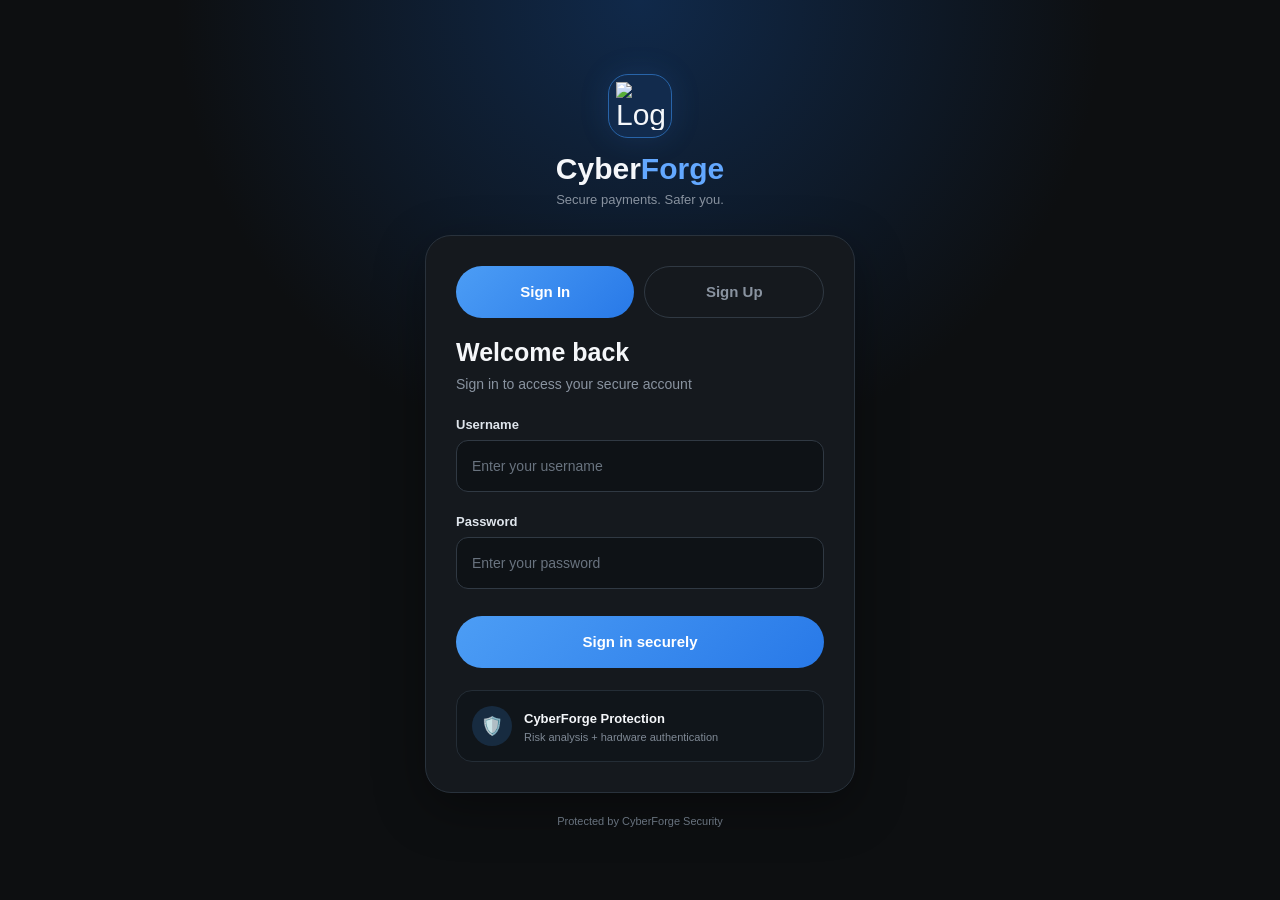
==== commit 8f682822: "Logo" ====
--- a/frontend/index.html
+++ b/frontend/index.html
@@ -4,13 +4,14 @@
     <meta charset="UTF-8">
     <meta name="viewport" content="width=device-width, initial-scale=1.0">
     <title>CyberForge - Secure Login</title>
+    <link rel="icon" type="image/png" href="logo.png">
     <link rel="stylesheet" href="style.css">
 </head>
 <body>
     <main class="cf-login-page">
         <!-- LOGO -->
         <div class="cf-login-logo">
-            <div class="cf-login-icon">🔐</div>
+            <div class="cf-login-icon"><img src="logo.png" alt="Logo" class="logo-image"></div>
             <h1>Cyber<span>Forge</span></h1>
             <p>Secure payments. Safer you.</p>
         </div>
--- a/frontend/style.css
+++ b/frontend/style.css
@@ -10,7 +10,6 @@
     color: #202124;
 }
 
-/* Login Page */
 
 .login-page {
     min-height: 100vh;
@@ -20,7 +19,6 @@
     padding: 20px;
 }
 
-/* Login Card */
 
 .login-card {
     width: 420px;
@@ -31,7 +29,6 @@
     box-shadow: 0 4px 20px rgba(0, 0, 0, 0.08);
 }
 
-/* Logo */
 
 .logo {
     display: flex;
@@ -64,7 +61,6 @@
     margin-bottom: 35px;
 }
 
-/* Login Heading */
 
 .login-card h2 {
     font-size: 26px;
@@ -76,7 +72,6 @@
     margin-bottom: 25px;
 }
 
-/* Form */
 
 label {
     display: block;
@@ -100,7 +95,6 @@
     border-color: #4285f4;
 }
 
-/* Login Button */
 
 .login-button {
     width: 100%;
@@ -119,7 +113,6 @@
     background: #303134;
 }
 
-/* Security Status */
 
 .security-status {
     margin-top: 25px;
@@ -140,7 +133,6 @@
     line-height: 1.5;
 }
 
-/* Loader */
 
 .loader {
     width: 28px;
@@ -158,13 +150,11 @@
     }
 }
 
-/* Hide element */
 
 .hidden {
     display: none;
 }
 
-/* Security Note */
 
 .security-note {
     text-align: center;
@@ -173,7 +163,6 @@
     font-size: 13px;
 }
 
-/* Mobile */
 
 @media (max-width: 500px) {
 
@@ -183,9 +172,6 @@
     }
 
 }
-/* =========================
-   DASHBOARD
-   ========================= */
 
 .dashboard-page {
     max-width: 700px;
@@ -193,7 +179,6 @@
     padding: 25px 20px 100px;
 }
 
-/* Header */
 
 .top-bar {
     display: flex;
@@ -222,7 +207,6 @@
     font-size: 20px;
 }
 
-/* Welcome */
 
 .welcome {
     margin-top: 35px;
@@ -238,7 +222,6 @@
     font-size: 28px;
 }
 
-/* Balance */
 
 .balance-card {
     margin-top: 25px;
@@ -262,7 +245,6 @@
     font-size: 13px;
 }
 
-/* Actions */
 
 .actions {
     display: grid;
@@ -301,7 +283,6 @@
     font-size: 13px;
 }
 
-/* Security */
 
 .security-card {
     display: flex;
@@ -334,7 +315,6 @@
     font-weight: bold;
 }
 
-/* Transactions */
 
 .transactions {
     margin-top: 30px;
@@ -394,7 +374,6 @@
     font-size: 14px;
 }
 
-/* Bottom Navigation */
 
 .bottom-nav {
     position: fixed;
@@ -429,7 +408,6 @@
 }
 
 
-/* Mobile */
 
 @media (max-width: 550px) {
 
@@ -442,10 +420,7 @@
         padding-right: 15px;
     }
 
-}/* =========================
-   TRANSFER PAGE
-   ========================= */
-
+}
 .transfer-page {
     max-width: 600px;
     margin: auto;
@@ -545,7 +520,6 @@
 }
 
 
-/* Transfer Security */
 
 .transfer-security {
     margin-top: 20px;
@@ -582,7 +556,6 @@
 }
 
 
-/* Transaction Result */
 
 .transaction-result {
     margin-top: 20px;
@@ -627,9 +600,6 @@
     font-size: 15px;
     cursor: pointer;
 }
-/* ========================================
-   CYBERFORGE DASHBOARD POLISH
-======================================== */
 
 .dashboard-page {
     max-width: 700px;
@@ -638,7 +608,6 @@
 }
 
 
-/* TOP HEADER */
 
 .top-bar {
     display: flex;
@@ -658,7 +627,6 @@
 }
 
 
-/* PROFILE */
 
 .profile {
     width: 46px;
@@ -676,7 +644,6 @@
 }
 
 
-/* WELCOME */
 
 .welcome {
     margin-top: 35px;
@@ -694,7 +661,6 @@
 }
 
 
-/* BALANCE CARD */
 
 .balance-card {
     margin-top: 25px;
@@ -726,7 +692,6 @@
 }
 
 
-/* ACTION BUTTONS */
 
 .actions {
     display: grid;
@@ -792,7 +757,6 @@
 }
 
 
-/* SECURITY CARD */
 
 .security-card {
     display: flex;
@@ -855,7 +819,6 @@
 }
 
 
-/* TRANSACTIONS */
 
 .transactions {
     margin-top: 32px;
@@ -886,7 +849,6 @@
 }
 
 
-/* TRANSACTION */
 
 .transaction {
     display: flex;
@@ -938,7 +900,6 @@
 }
 
 
-/* BOTTOM NAVIGATION */
 
 .bottom-nav {
     position: fixed;
@@ -993,7 +954,6 @@
 }
 
 
-/* MOBILE */
 
 @media (max-width: 550px) {
 
@@ -1012,9 +972,6 @@
     }
 
 }
-/* ========================================
-   CYBERFORGE DARK MOBILE UI
-======================================== */
 
 body {
     background: #0d0f11;
@@ -1023,7 +980,6 @@
 }
 
 
-/* MAIN HOME */
 
 .cf-home {
     max-width: 720px;
@@ -1032,7 +988,6 @@
 }
 
 
-/* HEADER */
 
 .cf-header {
     display: flex;
@@ -1093,7 +1048,6 @@
 }
 
 
-/* SEARCH */
 
 .cf-search {
     display: flex;
@@ -1157,7 +1111,6 @@
 }
 
 
-/* SECURITY BANNER */
 
 .security-banner {
     display: flex;
@@ -1240,7 +1193,6 @@
 }
 
 
-/* QUICK ACTIONS */
 
 .quick-actions {
     display: grid;
@@ -1292,7 +1244,6 @@
 }
 
 
-/* FEATURE CHIPS */
 
 .feature-chips {
     display: flex;
@@ -1345,7 +1296,6 @@
 }
 
 
-/* BALANCE */
 
 .cf-balance {
     display: flex;
@@ -1417,7 +1367,6 @@
 }
 
 
-/* SECTIONS */
 
 .cf-section {
     margin-top: 32px;
@@ -1446,7 +1395,6 @@
 }
 
 
-/* PEOPLE */
 
 .people-row,
 .business-row {
@@ -1528,7 +1476,6 @@
 }
 
 
-/* BUSINESSES */
 
 .business-logo,
 .bill-logo {
@@ -1575,7 +1522,6 @@
 }
 
 
-/* BILLS */
 
 .airtel {
     background: #e92335;
@@ -1602,7 +1548,6 @@
 }
 
 
-/* OFFERS */
 
 .offer-card {
     display: flex;
@@ -1661,7 +1606,6 @@
 }
 
 
-/* TRANSACTIONS */
 
 .transactions-section {
     margin-bottom: 30px;
@@ -1692,7 +1636,6 @@
 }
 
 
-/* BOTTOM NAV */
 
 .cf-bottom-nav {
     position: fixed;
@@ -1746,7 +1689,6 @@
 }
 
 
-/* MOBILE */
 
 @media (max-width: 600px) {
 
@@ -1790,9 +1732,6 @@
     }
 
 }
-/* ========================================
-   CYBERFORGE LOGIN UI
-======================================== */
 
 .cf-login-page {
     min-height: 100vh;
@@ -1814,7 +1753,6 @@
 }
 
 
-/* LOGIN LOGO */
 
 .cf-login-logo {
     text-align: center;
@@ -1863,7 +1801,6 @@
 }
 
 
-/* LOGIN CARD */
 
 .cf-login-card {
     width: min(430px, 100%);
@@ -1881,7 +1818,6 @@
 }
 
 
-/* HEADING */
 
 .login-heading h2 {
     font-size: 25px;
@@ -1898,7 +1834,6 @@
 }
 
 
-/* INPUTS */
 
 .cf-login-card label {
     display: block;
@@ -1944,7 +1879,6 @@
 }
 
 
-/* LOGIN BUTTON */
 
 .cf-login-button {
     width: 100%;
@@ -1991,7 +1925,6 @@
 }
 
 
-/* SECURITY STATUS */
 
 .cf-login-security {
     margin-top: 22px;
@@ -2040,7 +1973,6 @@
 }
 
 
-/* PROTECTION */
 
 .cf-login-protection {
     display: flex;
@@ -2089,7 +2021,6 @@
 }
 
 
-/* FOOTER */
 
 .cf-login-footer {
     margin-top: 22px;
@@ -2102,7 +2033,6 @@
 }
 
 
-/* MOBILE */
 
 @media (max-width: 500px) {
 
@@ -2119,9 +2049,6 @@
     }
 
 }
-/* ========================================
-   CYBERFORGE TRANSFER UI
-======================================== */
 
 .cf-transfer-page {
     max-width: 620px;
@@ -2133,7 +2060,6 @@
 }
 
 
-/* HEADER */
 
 .cf-transfer-header {
     display: flex;
@@ -2174,7 +2100,6 @@
 }
 
 
-/* BALANCE */
 
 .transfer-balance {
     display: flex;
@@ -2223,7 +2148,6 @@
 }
 
 
-/* FORM CARD */
 
 .cf-transfer-card {
     padding: 27px;
@@ -2251,7 +2175,6 @@
 }
 
 
-/* LABEL */
 
 .cf-transfer-card label {
     display: block;
@@ -2267,7 +2190,6 @@
 }
 
 
-/* RECIPIENT INPUT */
 
 .transfer-input {
     height: 54px;
@@ -2306,7 +2228,6 @@
 }
 
 
-/* AMOUNT */
 
 .transfer-amount {
     height: 70px;
@@ -2349,7 +2270,6 @@
 }
 
 
-/* SECURITY INFO */
 
 .transfer-security-info {
     display: flex;
@@ -2386,7 +2306,6 @@
 }
 
 
-/* SEND BUTTON */
 
 .cf-send-button {
     width: 100%;
@@ -2428,7 +2347,6 @@
 }
 
 
-/* SECURITY STATUS */
 
 .cf-transfer-security {
     margin-top: 20px;
@@ -2485,7 +2403,6 @@
 }
 
 
-/* RESULT */
 
 .cf-transaction-result {
     margin-top: 20px;
@@ -2560,7 +2477,6 @@
 }
 
 
-/* MOBILE */
 
 @media (max-width: 500px) {
 
@@ -2574,16 +2490,12 @@
     }
 
 }
-/* ========================================
-   CYBERFORGE SECURITY CENTER
-======================================== */
 
 .security-center {
     text-align: center;
 }
 
 
-/* ANIMATED SECURITY RING */
 
 .security-ring {
     width: 86px;
@@ -2637,7 +2549,6 @@
 }
 
 
-/* SECURITY LABEL */
 
 .security-center-label {
     color: #63a8ff;
@@ -2652,7 +2563,6 @@
 }
 
 
-/* TITLE */
 
 .security-center h3 {
     font-size: 18px;
@@ -2661,7 +2571,6 @@
 }
 
 
-/* MESSAGE */
 
 .security-center > p {
     margin-top: 7px;
@@ -2674,7 +2583,6 @@
 }
 
 
-/* SECURITY CHECKS */
 
 .security-checks {
     margin-top: 20px;
@@ -2707,7 +2615,6 @@
 }
 
 
-/* CHECK ICON */
 
 .check-icon {
     width: 30px;
@@ -2770,7 +2677,6 @@
 }
 
 
-/* CHECK TEXT */
 
 .security-check strong {
     display: block;
@@ -2791,7 +2697,6 @@
 }
 
 
-/* RISK SCORE */
 
 .login-risk-score {
     margin-top: 18px;
@@ -2812,7 +2717,6 @@
 }
 
 
-/* HIGH RISK STATE */
 
 .login-risk-score.high-risk {
     background: #302315;
@@ -2823,7 +2727,6 @@
 }
 
 
-/* SAFE STATE */
 
 .login-risk-score.safe {
     background: #153325;
@@ -2832,16 +2735,12 @@
 
     color: #6fe19a;
 }
-/* ========================================
-   CYBERFORGE TRANSFER SECURITY CENTER
-======================================== */
 
 .transfer-security-center {
     text-align: center;
 }
 
 
-/* SECURITY RING */
 
 .transfer-security-ring {
     width: 86px;
@@ -2876,7 +2775,6 @@
 }
 
 
-/* LABEL */
 
 .transfer-security-label {
     color: #63a8ff;
@@ -2891,7 +2789,6 @@
 }
 
 
-/* TITLE */
 
 .transfer-security-center h2 {
     font-size: 18px;
@@ -2900,7 +2797,6 @@
 }
 
 
-/* MESSAGE */
 
 .transfer-security-center > p {
     margin-top: 7px;
@@ -2913,7 +2809,6 @@
 }
 
 
-/* SECURITY CHECKS */
 
 .transfer-security-checks {
     margin-top: 20px;
@@ -2946,7 +2841,6 @@
 }
 
 
-/* CHECK ICON */
 
 .transfer-check-icon {
     width: 30px;
@@ -2993,7 +2887,6 @@
 }
 
 
-/* CHECK TEXT */
 
 .transfer-check strong {
     display: block;
@@ -3014,7 +2907,6 @@
 }
 
 
-/* RISK SCORE */
 
 .cf-risk-score {
     margin-top: 18px;
@@ -3049,17 +2941,13 @@
 
     color: #6fe19a;
 }
-/* ========================================
-   PROFILE & PIN MODAL UI
-======================================== */
 .cf-modal {
     position: fixed;
     top: 0;
     left: 0;
     width: 100%;
     height: 100%;
-    background: rgba(8, 11, 14, 0.85); /* Dark transparent overlay */
-    backdrop-filter: blur(4px);
+    background: rgba(8, 11, 14, 0.85);     backdrop-filter: blur(4px);
     display: flex;
     align-items: center;
     justify-content: center;
@@ -3072,4 +2960,30 @@
 .cf-modal.hidden {
     opacity: 0;
     pointer-events: none;
+}
+
+/* Added styling for sharp logo rendering */
+.logo-image {
+    width: 1em;
+    height: auto;
+    vertical-align: middle;
+    /* Use crisp edges to ensure sharpness without blur */
+    image-rendering: -webkit-optimize-contrast;
+    image-rendering: crisp-edges;
+    object-fit: contain;
+}
+
+.cf-login-icon .logo-image {
+    width: 48px;
+    height: 48px;
+}
+
+.cf-logo .logo-image {
+    width: 32px;
+    height: 32px;
+}
+
+.transfer-security-info span .logo-image {
+    width: 24px;
+    height: 24px;
 }
